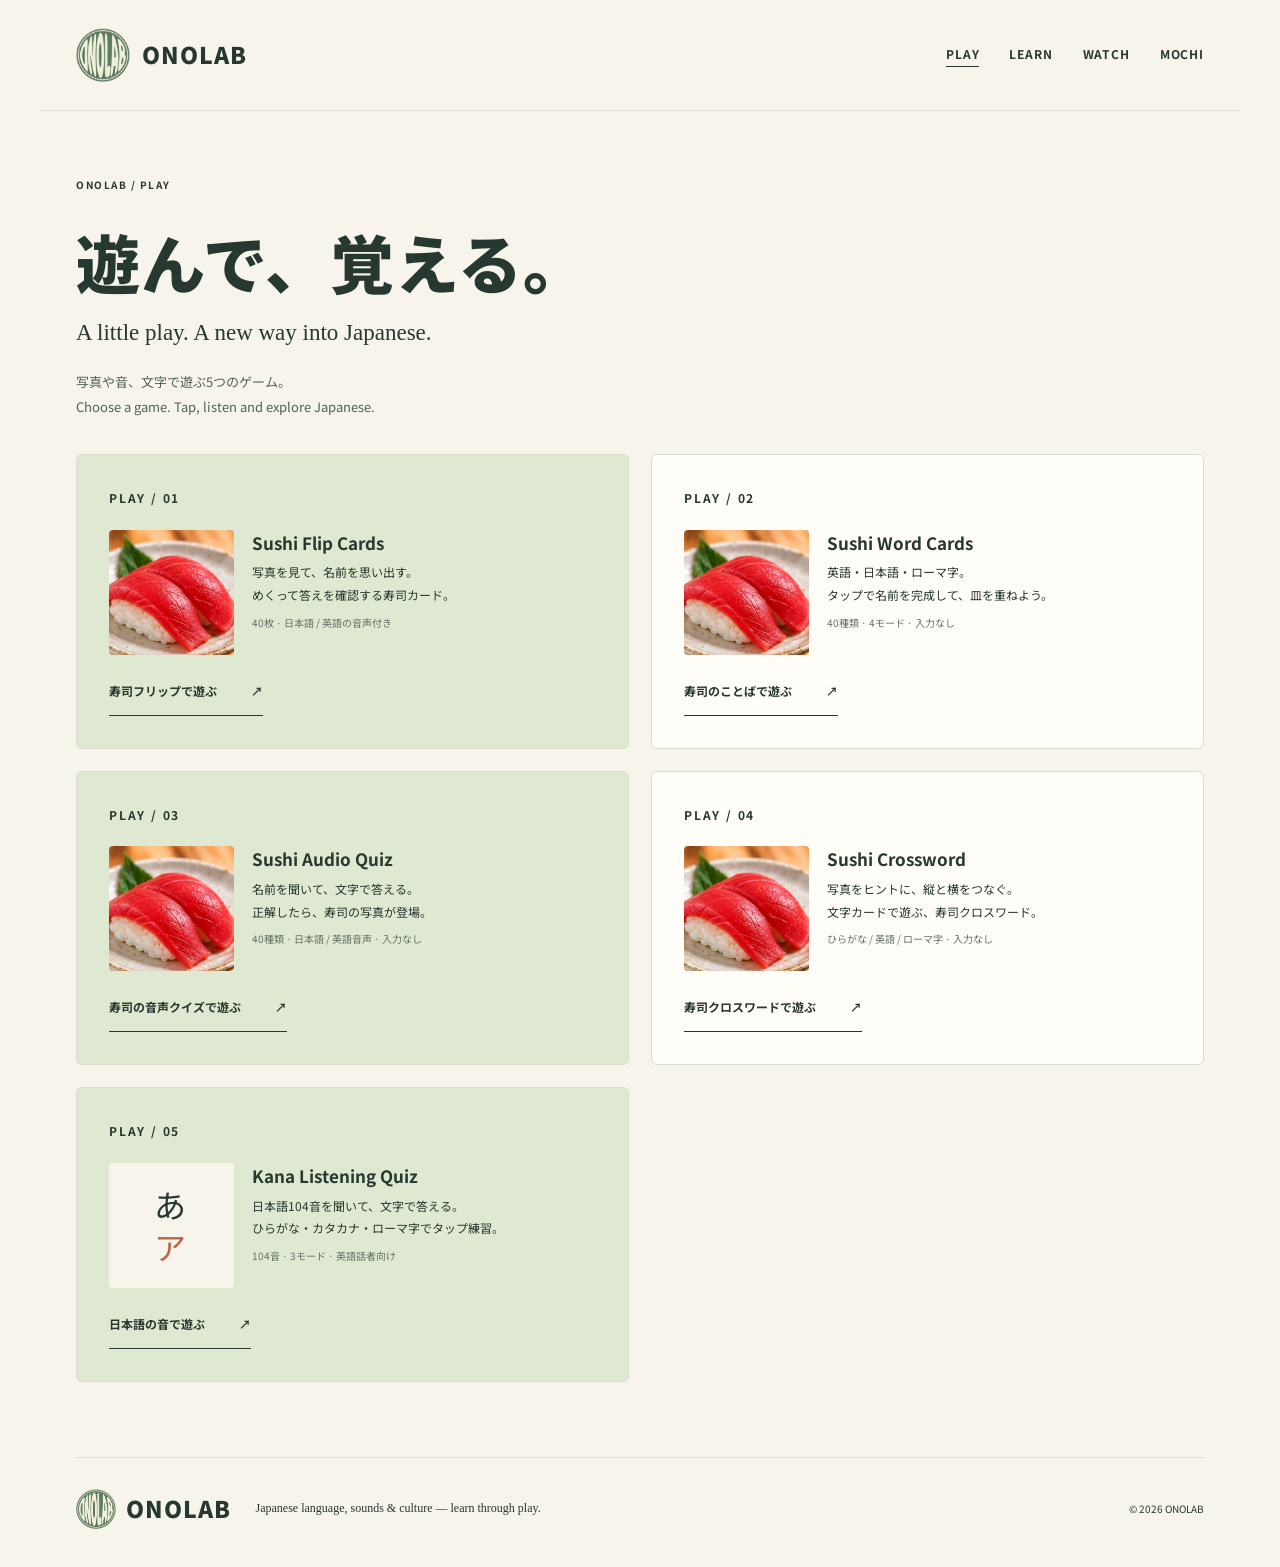
==== play/index.html @ 8ce533b2 "Move individual game listings to a dedicated PLAY page" ====
<!doctype html>
<html lang="ja">
<head>
<meta charset="utf-8"><meta name="viewport" content="width=device-width,initial-scale=1">
<title>PLAY — ONOLAB Games</title>
<meta name="description" content="写真、音声、文字で遊ぶONOLABの日本語ゲーム。寿司フリップ、ことばカード、音声クイズ、クロスワード、日本語104音クイズ。">
<link rel="icon" type="image/svg+xml" href="data:image/svg+xml,%3Csvg xmlns='http://www.w3.org/2000/svg' viewBox='0 0 40 40'%3E%3Crect width='40' height='40' rx='12' fill='%2326382f'/%3E%3Ccircle cx='20' cy='20' r='11' fill='none' stroke='%23f6f2e8' stroke-width='5'/%3E%3C/svg%3E">
<link rel="stylesheet" href="../style.css">
<style>
.play-intro{padding:64px 0 34px}.play-intro h1{font-size:clamp(38px,6vw,64px);margin-bottom:12px}.play-intro .english{font-size:23px}.play-intro .intro{margin-bottom:0}.games{display:grid;grid-template-columns:repeat(2,minmax(0,1fr));gap:22px;padding-bottom:75px}.game-card{min-width:0;min-height:285px;background:var(--green)}.game-card:nth-child(2n){background:#fffdf7}.game-card .eyebrow{margin-bottom:20px}.game-card .sushi-link{width:100%;align-items:flex-start}.game-card h3{line-height:1.5}.game-card .sound{width:125px;min-width:125px;height:125px;border-radius:4px;background:#f7f4eb;display:grid;place-content:center;font-size:32px;letter-spacing:.08em;line-height:1.3;margin:0}.game-card .sushi-link .sound span{display:block;text-align:center}.game-card .text-link{min-height:44px}.top nav a[aria-current="page"]{border-bottom:1px solid currentColor}@media(max-width:750px){.play-intro{padding:44px 0 26px}.games{grid-template-columns:1fr;gap:16px}.game-card{min-height:260px}.game-card .sound{width:105px;min-width:105px;height:105px}}@media(max-width:420px){.play-intro h1{font-size:28px}.game-card .sushi-link{flex-wrap:nowrap;gap:14px}.game-card .sushi-link img,.game-card .sound{width:76px;min-width:76px;height:76px}.game-card .sound{font-size:25px}.game-card h3{font-size:16px}.game-card{padding:22px}}
</style></head><body>
<header class="top"><a class="brand" href="../" aria-label="ONOLAB ホーム"><img class="brand-logo" src="../logo.png" alt="">ONOLAB</a><nav aria-label="メイン"><a href="./" aria-current="page">PLAY</a><a href="../#learn">LEARN</a><a href="../#watch">WATCH</a><a href="../mochi.html">MOCHI</a></nav></header>
<main><section class="play-intro"><p class="eyebrow">ONOLAB / PLAY</p><h1>遊んで、覚える。</h1><p class="english" lang="en">A little play. A new way into Japanese.</p><p class="intro">写真や音、文字で遊ぶ5つのゲーム。<br><span lang="en">Choose a game. Tap, listen and explore Japanese.</span></p></section>
<section class="games" aria-label="ゲーム一覧 / Games"><article class="door game-card"><p class="eyebrow">PLAY / 01</p><a class="sushi-link" href="../sushi.html"><img src="../assets/sushi.jpg" alt="まぐろの握り寿司"><div><h3>Sushi Flip Cards</h3><p>写真を見て、名前を思い出す。<br>めくって答えを確認する寿司カード。</p><p class="small">40枚 · 日本語 / 英語の音声付き</p></div></a><a class="text-link" href="../sushi.html">寿司フリップで遊ぶ <span aria-hidden="true">↗</span></a></article>
<article class="door game-card"><p class="eyebrow">PLAY / 02</p><a class="sushi-link" href="sushi-words/"><img src="../assets/sushi.jpg" alt="寿司のことばカード"><div><h3>Sushi Word Cards</h3><p>英語・日本語・ローマ字。<br>タップで名前を完成して、皿を重ねよう。</p><p class="small">40種類 · 4モード · 入力なし</p></div></a><a class="text-link" href="sushi-words/">寿司のことばで遊ぶ <span aria-hidden="true">↗</span></a></article>
<article class="door game-card"><p class="eyebrow">PLAY / 03</p><a class="sushi-link" href="sushi-audio/"><img src="../assets/sushi.jpg" alt="寿司の音声クイズ"><div><h3>Sushi Audio Quiz</h3><p>名前を聞いて、文字で答える。<br>正解したら、寿司の写真が登場。</p><p class="small">40種類 · 日本語 / 英語音声 · 入力なし</p></div></a><a class="text-link" href="sushi-audio/">寿司の音声クイズで遊ぶ <span aria-hidden="true">↗</span></a></article>
<article class="door game-card"><p class="eyebrow">PLAY / 04</p><a class="sushi-link" href="sushi-crossword/"><img src="../assets/sushi.jpg" alt="寿司クロスワード"><div><h3>Sushi Crossword</h3><p>写真をヒントに、縦と横をつなぐ。<br>文字カードで遊ぶ、寿司クロスワード。</p><p class="small">ひらがな / 英語 / ローマ字 · 入力なし</p></div></a><a class="text-link" href="sushi-crossword/">寿司クロスワードで遊ぶ <span aria-hidden="true">↗</span></a></article>
<article class="door game-card"><p class="eyebrow">PLAY / 05</p><a class="sushi-link" href="kana-listening/"><div class="sound" aria-hidden="true">あ <span>ア</span></div><div><h3>Kana Listening Quiz</h3><p>日本語104音を聞いて、文字で答える。<br>ひらがな・カタカナ・ローマ字でタップ練習。</p><p class="small">104音 · 3モード · 英語話者向け</p></div></a><a class="text-link" href="kana-listening/">日本語の音で遊ぶ <span aria-hidden="true">↗</span></a></article></section></main>
<footer><a class="brand" href="../"><img class="brand-logo" src="../logo.png" alt="">ONOLAB</a><p>Japanese language, sounds & culture — learn through play.</p><span>© 2026 ONOLAB</span></footer>
</body></html>
---- style.css ----
@import url('https://fonts.googleapis.com/css2?family=Noto+Sans+JP:wght@400;500;700;900&display=swap');
@media(max-width:420px){body .top{flex-wrap:wrap;gap:12px}body .top nav{width:100%;justify-content:space-between}body .hero h1{font-size:30px}body .sushi-link{flex-wrap:wrap}body .sound{font-size:26px}body .hero-art{height:280px}body .orbit-c{left:0}}
:root{--paper:#f7f4eb;--ink:#26382f;--line:#d8dccf;--green:#dfe8d1;--orange:#f8dfc7;--pink:#f0dedd}*{box-sizing:border-box}html{scroll-behavior:smooth;scroll-padding-top:24px}body{margin:0;background:var(--paper);color:var(--ink);font-family:'Noto Sans JP',sans-serif;font-size:15px;line-height:1.9}a{color:inherit;text-decoration:none}a:focus-visible{outline:3px solid #bd5c37;outline-offset:6px}a:hover{text-decoration:underline}.top{max-width:1200px;margin:auto;padding:28px 36px;display:flex;align-items:center;justify-content:space-between;border-bottom:1px solid var(--line)}.brand{display:inline-flex;align-items:center;gap:10px;font-size:23px;font-weight:900;letter-spacing:.04em}.brand-mark{background:var(--ink);color:var(--paper);width:33px;height:33px;border-radius:50%;display:grid;place-items:center;font-size:22px}nav{display:flex;gap:30px;font-size:12px;font-weight:700;letter-spacing:.07em}main{max-width:1200px;margin:auto;padding:0 36px}.hero{min-height:590px;display:grid;grid-template-columns:1.1fr 1fr;align-items:center;gap:55px;padding:55px 0 68px}.eyebrow{font-size:10px;font-weight:700;letter-spacing:.15em;margin:0 0 23px}h1{font-size:clamp(36px,4.3vw,60px);letter-spacing:.015em;line-height:1.4;margin:0 0 18px;font-weight:900}.english{font-family:Georgia,serif;font-size:25px;line-height:1.25;margin:0 0 23px}.intro{font-size:13px;color:#526056;margin-bottom:28px}.button{display:inline-flex;gap:42px;align-items:center;background:var(--ink);color:white;padding:11px 21px;border-radius:4px;font-size:12px;font-weight:700}.hero-art{height:400px;position:relative;background:#e5e9d8;border-radius:50% 50% 45% 45%;display:grid;place-items:center}.hero-photo{width:67%;transform:rotate(-8deg);background:white;padding:12px 12px 4px;box-shadow:0 9px 30px #26382f18}.hero-photo img{width:100%;aspect-ratio:4/3;object-fit:cover;display:block}.hero-photo span{display:block;font-size:10px;text-align:center;letter-spacing:.12em;padding:8px}.orbit{position:absolute;z-index:1;font-weight:700;background:var(--paper);padding:9px 17px}.orbit-a{top:5px;left:23px;font-size:42px;transform:rotate(-15deg);border-radius:50%}.orbit-b{right:-9px;top:66px;background:#f5ccaf;font-size:25px;transform:rotate(12deg);border-radius:30px}.orbit-c{bottom:45px;left:-20px;background:#eacbcb;font-size:18px;transform:rotate(-8deg);border-radius:30px}.art-caption{position:absolute;bottom:0;font-size:10px;letter-spacing:.2em}.doors{display:grid;grid-template-columns:1fr 1fr;gap:22px;padding-bottom:75px}.door{padding:32px;border:1px solid var(--line);border-radius:6px;background:#fffdf7;display:flex;flex-direction:column;align-items:flex-start;min-height:330px}.door-top{display:flex;align-items:center;justify-content:space-between;width:100%;gap:10px}.serial{font-size:10px;letter-spacing:.08em}.status{font-size:9px;letter-spacing:.08em;border:1px solid #26382f44;border-radius:20px;padding:2px 10px}h2{font-size:36px;letter-spacing:-.03em;line-height:1;margin:29px 0 22px}h2 span{display:block;font-size:16px;font-weight:500;letter-spacing:0;margin-top:13px}.door p{font-size:12px}.door .small{font-size:10px;color:#637267}.play{background:var(--green)}.sushi-link{display:flex;align-items:center;gap:18px;margin-bottom:17px}.sushi-link img{width:125px;aspect-ratio:1;object-fit:cover;border-radius:4px}.sushi-link h3{font-size:17px;margin:0}.sushi-link p{margin:6px 0}.text-link{margin-top:auto;font-size:12px;font-weight:700;border-bottom:1px solid var(--ink);padding:8px 0 4px;display:flex;justify-content:space-between;gap:34px}.sound{font-size:35px;letter-spacing:.1em;margin:3px 0 12px}.sound span{color:#bd6449}.watch{background:var(--orange)}.video-symbol{font-size:31px;line-height:1;margin:5px 0 13px}.mochi{background:var(--pink)}.mochi-word{font-family:Georgia,serif;font-size:39px;letter-spacing:.1em;line-height:1.2;margin:0 0 14px}.mochi-word span{display:block;font-family:'Noto Sans JP',sans-serif;font-size:10px;letter-spacing:.3em;margin-top:5px}footer{max-width:1128px;margin:auto;border-top:1px solid var(--line);padding:27px 0 35px;display:flex;align-items:center;gap:25px;flex-wrap:wrap}footer p{font-family:Georgia,serif;font-size:12px}footer>span{margin-left:auto;font-size:10px}.subpage{max-width:800px;min-height:70vh;padding-top:90px;padding-bottom:100px}.subpage h1{margin-top:25px}.subpage .button{margin-top:30px}@media(max-width:750px){.top{padding:22px}.brand{font-size:20px}nav{gap:14px;font-size:10px}main{padding:0 22px}.hero{grid-template-columns:1fr;gap:30px;padding-top:45px;min-height:0}.hero-art{width:min(100%,380px);height:320px;justify-self:center}.hero h1{font-size:42px}.doors{grid-template-columns:1fr;gap:16px}.door{padding:26px;min-height:300px}.sushi-link img{width:105px}.sound{font-size:30px}footer{margin:0 22px;gap:12px}footer p{width:100%;margin:0}footer>span{margin-left:0}.subpage{padding-top:60px}}@media(prefers-reduced-motion:reduce){html{scroll-behavior:auto}}

.brand-logo{width:54px;height:54px;object-fit:contain;flex:none}.hero-logo{width:80%;height:80%;object-fit:contain}.top .brand{gap:12px}footer .brand-logo{width:40px;height:40px}

.hero-art.has-video{height:auto;width:100%;background:none;border-radius:0;display:block}.hero-video{display:block;width:100%;aspect-ratio:16/9;object-fit:contain;border-radius:22px;background:#e5e9d8}.video-caption{display:flex;align-items:center;justify-content:space-between;gap:12px;margin-top:12px}.video-caption p{font-size:9px;letter-spacing:.15em;margin:0}.motion-toggle{font:inherit;font-size:10px;color:var(--ink);border:1px solid var(--line);background:transparent;border-radius:20px;padding:4px 12px;cursor:pointer}.motion-toggle:focus-visible{outline:3px solid #bd5c37;outline-offset:4px}
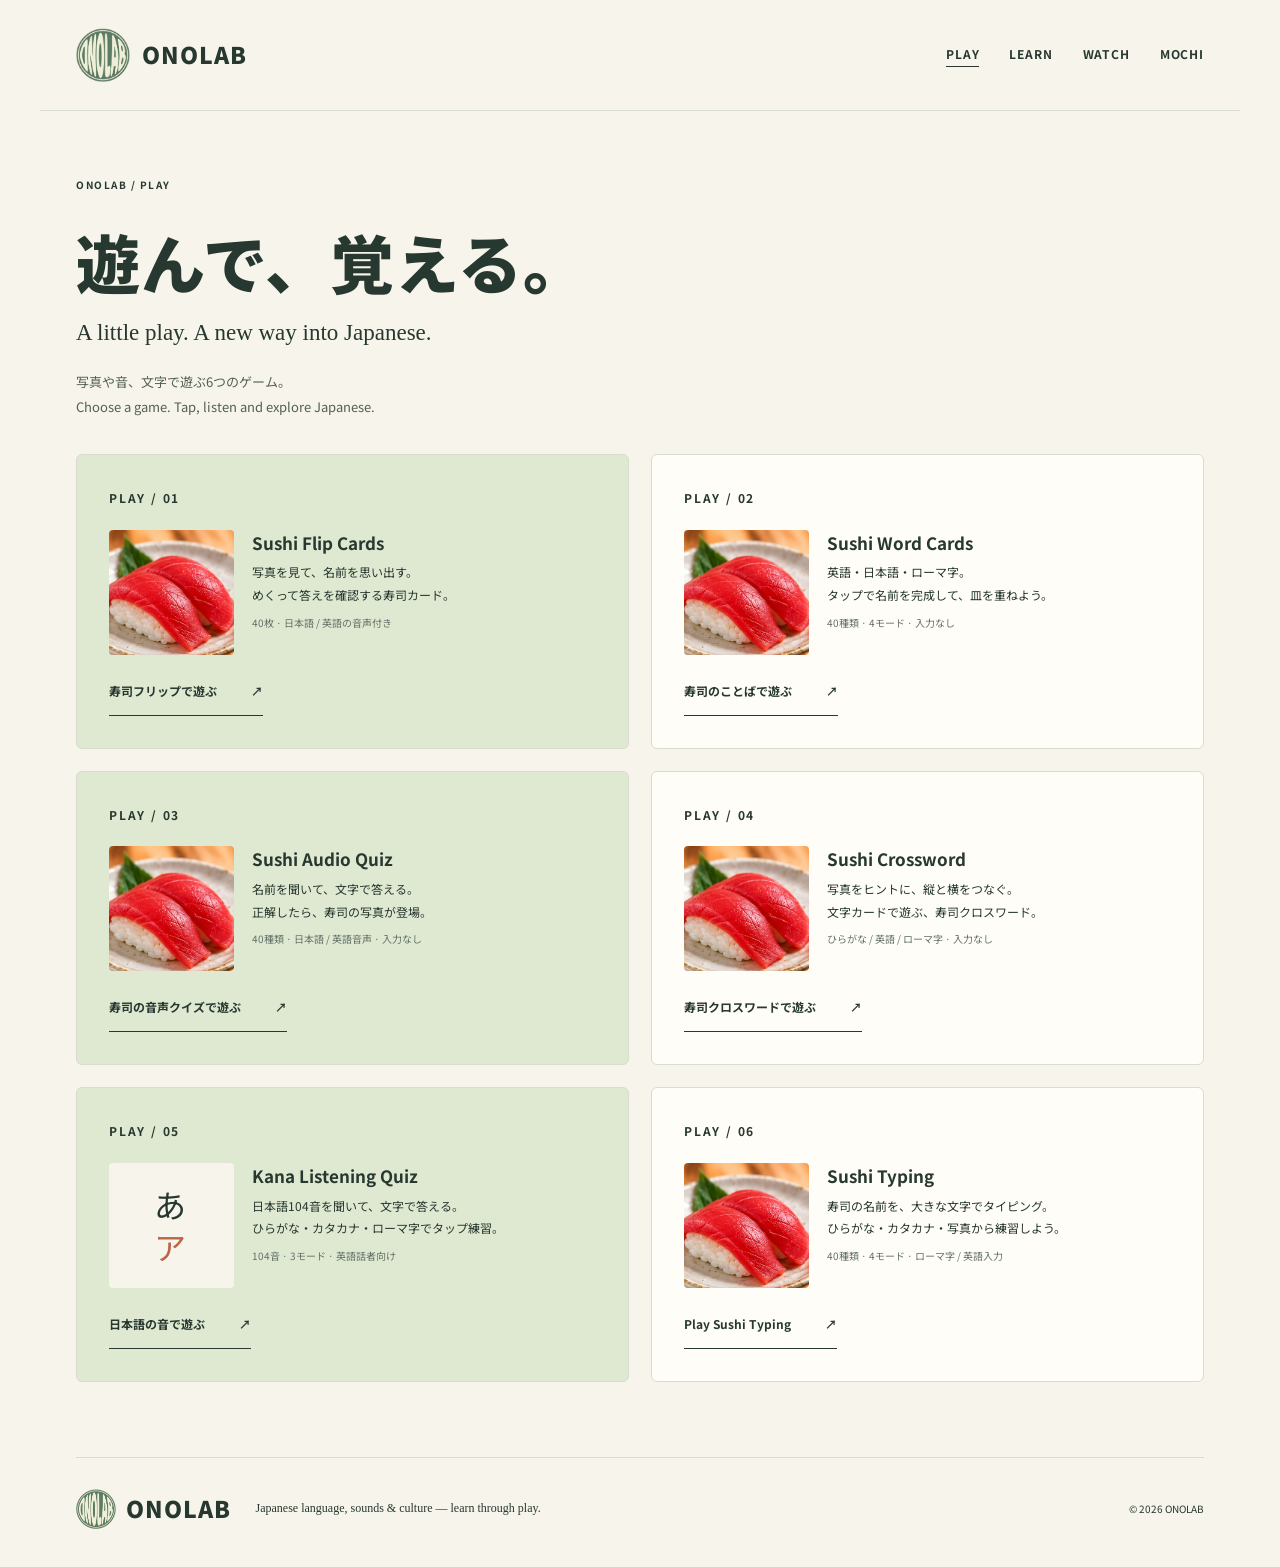
==== commit 90b6f95a: "Add Sushi Typing with four modes and shared sushi photos" ====
--- a/play/index.html
+++ b/play/index.html
@@ -3,18 +3,18 @@
 <head>
 <meta charset="utf-8"><meta name="viewport" content="width=device-width,initial-scale=1">
 <title>PLAY — ONOLAB Games</title>
-<meta name="description" content="写真、音声、文字で遊ぶONOLABの日本語ゲーム。寿司フリップ、ことばカード、音声クイズ、クロスワード、日本語104音クイズ。">
+<meta name="description" content="写真、音声、文字で遊ぶONOLABの日本語ゲーム。寿司フリップ、ことばカード、音声クイズ、クロスワード、日本語104音クイズ、寿司タイピング。">
 <link rel="icon" type="image/svg+xml" href="data:image/svg+xml,%3Csvg xmlns='http://www.w3.org/2000/svg' viewBox='0 0 40 40'%3E%3Crect width='40' height='40' rx='12' fill='%2326382f'/%3E%3Ccircle cx='20' cy='20' r='11' fill='none' stroke='%23f6f2e8' stroke-width='5'/%3E%3C/svg%3E">
 <link rel="stylesheet" href="../style.css">
 <style>
 .play-intro{padding:64px 0 34px}.play-intro h1{font-size:clamp(38px,6vw,64px);margin-bottom:12px}.play-intro .english{font-size:23px}.play-intro .intro{margin-bottom:0}.games{display:grid;grid-template-columns:repeat(2,minmax(0,1fr));gap:22px;padding-bottom:75px}.game-card{min-width:0;min-height:285px;background:var(--green)}.game-card:nth-child(2n){background:#fffdf7}.game-card .eyebrow{margin-bottom:20px}.game-card .sushi-link{width:100%;align-items:flex-start}.game-card h3{line-height:1.5}.game-card .sound{width:125px;min-width:125px;height:125px;border-radius:4px;background:#f7f4eb;display:grid;place-content:center;font-size:32px;letter-spacing:.08em;line-height:1.3;margin:0}.game-card .sushi-link .sound span{display:block;text-align:center}.game-card .text-link{min-height:44px}.top nav a[aria-current="page"]{border-bottom:1px solid currentColor}@media(max-width:750px){.play-intro{padding:44px 0 26px}.games{grid-template-columns:1fr;gap:16px}.game-card{min-height:260px}.game-card .sound{width:105px;min-width:105px;height:105px}}@media(max-width:420px){.play-intro h1{font-size:28px}.game-card .sushi-link{flex-wrap:nowrap;gap:14px}.game-card .sushi-link img,.game-card .sound{width:76px;min-width:76px;height:76px}.game-card .sound{font-size:25px}.game-card h3{font-size:16px}.game-card{padding:22px}}
 </style></head><body>
 <header class="top"><a class="brand" href="../" aria-label="ONOLAB ホーム"><img class="brand-logo" src="../logo.png" alt="">ONOLAB</a><nav aria-label="メイン"><a href="./" aria-current="page">PLAY</a><a href="../#learn">LEARN</a><a href="../#watch">WATCH</a><a href="../mochi.html">MOCHI</a></nav></header>
-<main><section class="play-intro"><p class="eyebrow">ONOLAB / PLAY</p><h1>遊んで、覚える。</h1><p class="english" lang="en">A little play. A new way into Japanese.</p><p class="intro">写真や音、文字で遊ぶ5つのゲーム。<br><span lang="en">Choose a game. Tap, listen and explore Japanese.</span></p></section>
+<main><section class="play-intro"><p class="eyebrow">ONOLAB / PLAY</p><h1>遊んで、覚える。</h1><p class="english" lang="en">A little play. A new way into Japanese.</p><p class="intro">写真や音、文字で遊ぶ6つのゲーム。<br><span lang="en">Choose a game. Tap, listen and explore Japanese.</span></p></section>
 <section class="games" aria-label="ゲーム一覧 / Games"><article class="door game-card"><p class="eyebrow">PLAY / 01</p><a class="sushi-link" href="../sushi.html"><img src="../assets/sushi.jpg" alt="まぐろの握り寿司"><div><h3>Sushi Flip Cards</h3><p>写真を見て、名前を思い出す。<br>めくって答えを確認する寿司カード。</p><p class="small">40枚 · 日本語 / 英語の音声付き</p></div></a><a class="text-link" href="../sushi.html">寿司フリップで遊ぶ <span aria-hidden="true">↗</span></a></article>
 <article class="door game-card"><p class="eyebrow">PLAY / 02</p><a class="sushi-link" href="sushi-words/"><img src="../assets/sushi.jpg" alt="寿司のことばカード"><div><h3>Sushi Word Cards</h3><p>英語・日本語・ローマ字。<br>タップで名前を完成して、皿を重ねよう。</p><p class="small">40種類 · 4モード · 入力なし</p></div></a><a class="text-link" href="sushi-words/">寿司のことばで遊ぶ <span aria-hidden="true">↗</span></a></article>
 <article class="door game-card"><p class="eyebrow">PLAY / 03</p><a class="sushi-link" href="sushi-audio/"><img src="../assets/sushi.jpg" alt="寿司の音声クイズ"><div><h3>Sushi Audio Quiz</h3><p>名前を聞いて、文字で答える。<br>正解したら、寿司の写真が登場。</p><p class="small">40種類 · 日本語 / 英語音声 · 入力なし</p></div></a><a class="text-link" href="sushi-audio/">寿司の音声クイズで遊ぶ <span aria-hidden="true">↗</span></a></article>
 <article class="door game-card"><p class="eyebrow">PLAY / 04</p><a class="sushi-link" href="sushi-crossword/"><img src="../assets/sushi.jpg" alt="寿司クロスワード"><div><h3>Sushi Crossword</h3><p>写真をヒントに、縦と横をつなぐ。<br>文字カードで遊ぶ、寿司クロスワード。</p><p class="small">ひらがな / 英語 / ローマ字 · 入力なし</p></div></a><a class="text-link" href="sushi-crossword/">寿司クロスワードで遊ぶ <span aria-hidden="true">↗</span></a></article>
-<article class="door game-card"><p class="eyebrow">PLAY / 05</p><a class="sushi-link" href="kana-listening/"><div class="sound" aria-hidden="true">あ <span>ア</span></div><div><h3>Kana Listening Quiz</h3><p>日本語104音を聞いて、文字で答える。<br>ひらがな・カタカナ・ローマ字でタップ練習。</p><p class="small">104音 · 3モード · 英語話者向け</p></div></a><a class="text-link" href="kana-listening/">日本語の音で遊ぶ <span aria-hidden="true">↗</span></a></article></section></main>
+<article class="door game-card"><p class="eyebrow">PLAY / 05</p><a class="sushi-link" href="kana-listening/"><div class="sound" aria-hidden="true">あ <span>ア</span></div><div><h3>Kana Listening Quiz</h3><p>日本語104音を聞いて、文字で答える。<br>ひらがな・カタカナ・ローマ字でタップ練習。</p><p class="small">104音 · 3モード · 英語話者向け</p></div></a><a class="text-link" href="kana-listening/">日本語の音で遊ぶ <span aria-hidden="true">↗</span></a></article><article class="door game-card"><p class="eyebrow">PLAY / 06</p><a class="sushi-link" href="sushi-typing/"><img src="../assets/sushi.jpg" alt="寿司タイピング"><div><h3>Sushi Typing</h3><p>寿司の名前を、大きな文字でタイピング。<br>ひらがな・カタカナ・写真から練習しよう。</p><p class="small">40種類 · 4モード · ローマ字 / 英語入力</p></div></a><a class="text-link" href="sushi-typing/">Play Sushi Typing <span aria-hidden="true">↗</span></a></article></section></main>
 <footer><a class="brand" href="../"><img class="brand-logo" src="../logo.png" alt="">ONOLAB</a><p>Japanese language, sounds & culture — learn through play.</p><span>© 2026 ONOLAB</span></footer>
 </body></html>
